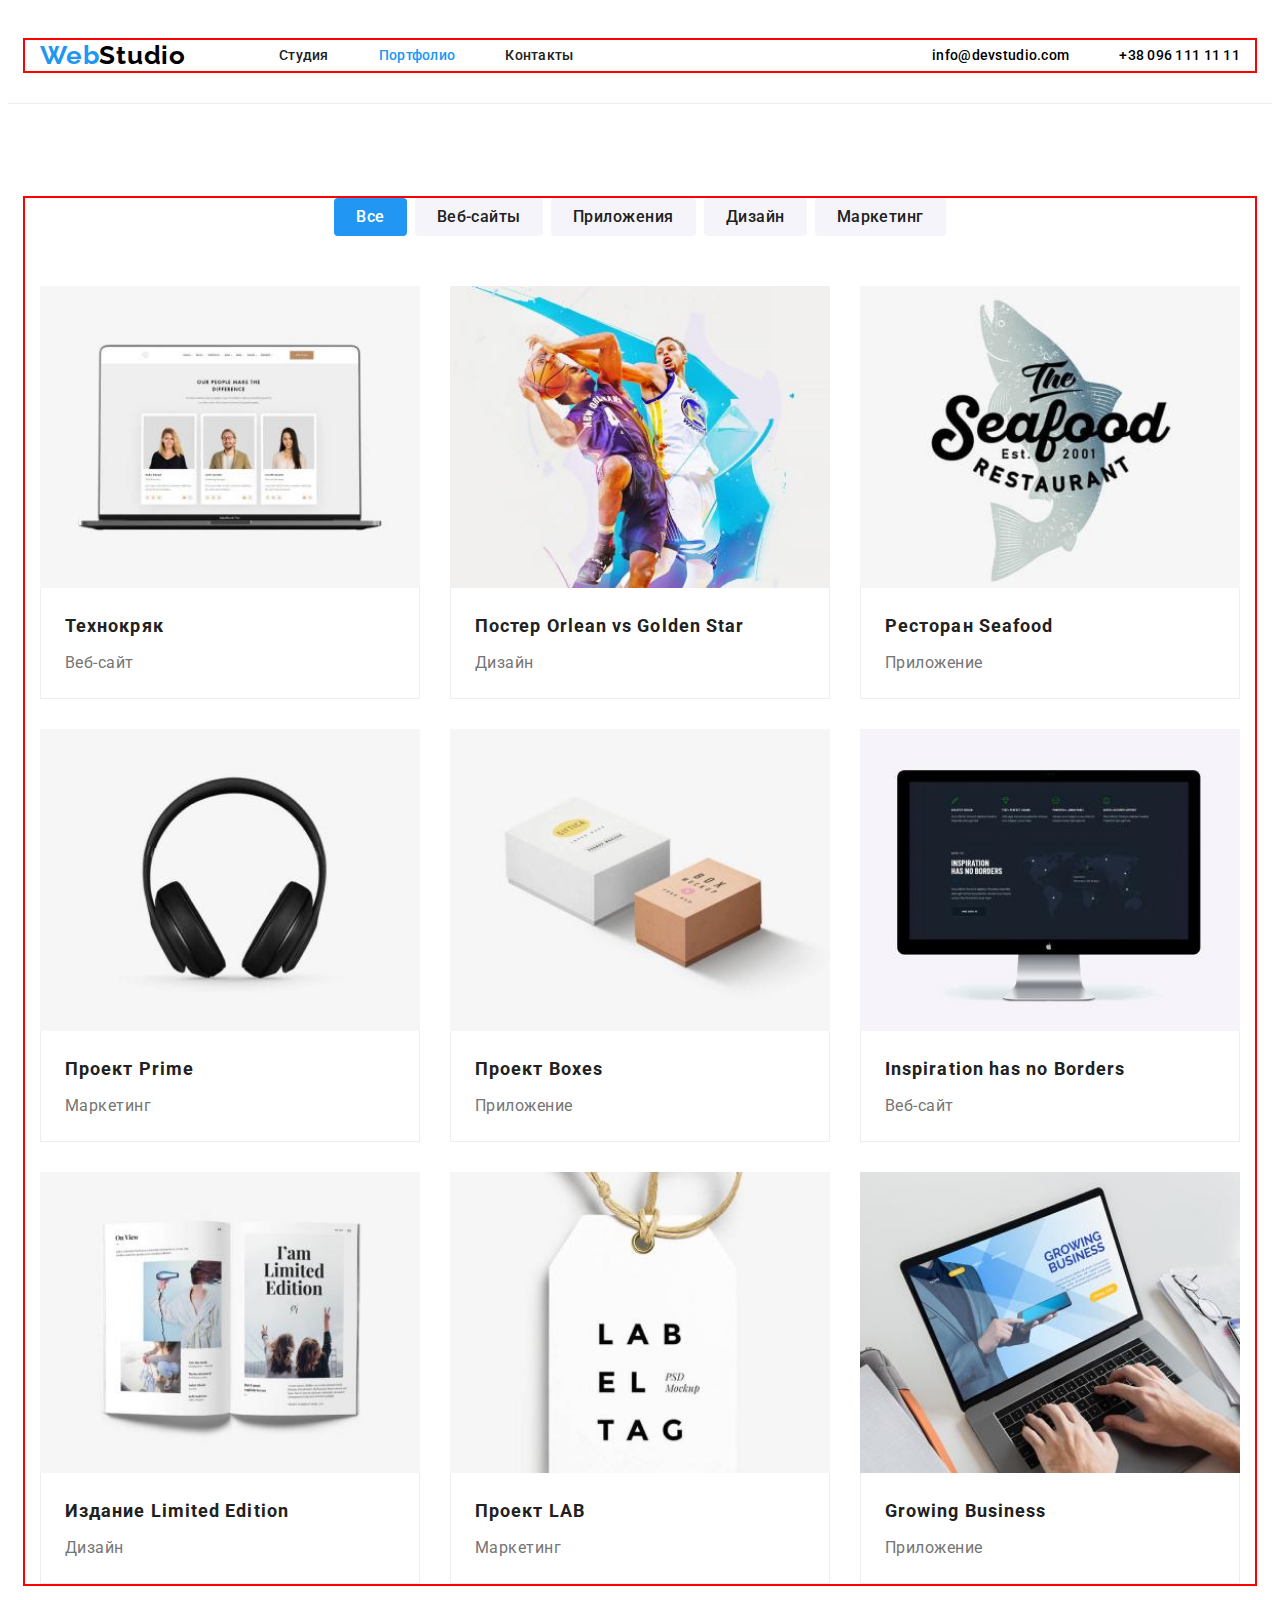
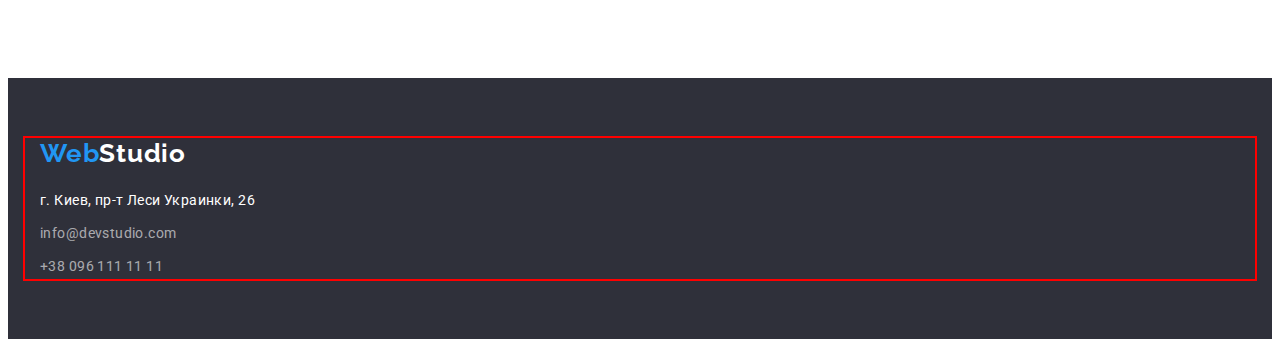
==== portfolio.html @ 7df23731 "start" ====
<!DOCTYPE html>
<html lang="ru">
  <head>
    <meta charset="UTF-8" />
    <meta http-equiv="X-UA-Compatible" content="IE=edge" />
    <meta name="viewport" content="width=device-width, initial-scale=1.0" />
    <link rel="preconnect" href="https://fonts.googleapis.com" />
    <link rel="preconnect" href="https://fonts.gstatic.com" crossorigin />
    <link href="https://fonts.googleapis.com/css2?family=Raleway:wght@700&family=Roboto:wght@400;500;700;900&display=swap" rel="stylesheet" />
    <title>WebStudio</title>
    <link rel="stylesheet" href="./css/styles.css" />
  </head>
  <body>
    <!--header-->
    <header class="header">
      <div class="container header-container">
        <nav class="header-nav">
          <a class="header-logo link" href=""><span class="header-logo-first-word">Web</span>Studio</a>
          <ul class="header-nav-list list">
            <li class="header-item"><a class="header-link link" href="./index.html">Студия</a></li>
            <li class="header-item"><a class="header-link link" href="./portfolio.html"><span class="activ-portfolio">Портфолио</span></a></li>
            <li class="header-item"><a class="header-link link" href="">Контакты</a></li>
          </ul>
          <div class="heder-connect">
          <ul class="header-contact-list list">
            <li class="header-contact-item"><a class="header-mail link" href="mailto:info@devstudio.com">info@devstudio.com</a></li>
            <li class="header-contact-item"><a class="header-tel link" href="tel:+380961111111">+38 096 111 11 11</a></li>
          </ul>
        </div>
        </nav>
      </div>
    </header>
    <!--main-->
    <main>
      <!--section 1-->
      <section class="services">
        <!--cкрытое заглавие-->
        <h1 class="visually-hidden">"Наши услуги"</h1>
        <!--cкрытое заглавие-->
        <div class="container">
        <ul class="services-list list">
          <li class="services-item">
            <button type="button" class="activ-btn">Все</button>
          </li>
          <li class="services-item">
            <button type="button" class="services-btn">Веб-сайты</button>
          </li>
          <li class="services-item">
            <button type="button" class="services-btn">Приложения</button>
          </li>
          <li class="services-item">
            <button type="button" class="services-btn">Дизайн</button>
          </li>
          <li class="services-item">
            <button type="button" class="services-btn">Маркетинг</button>
          </li>
        </ul>
        <!--============= example =========-->
        <ul class="example-list list">
          <li class="example-item">
            <img class="img img-example"
              src="./images/portfolio/portfolio1.jpg"
              alt="Технокряк"
              width="370"
              height="294"
            />
            <div class="example-text"> 
            <h3 class="example-title">Технокряк</h3>
            <p class="example-desc">Веб-сайт</p>
            </div>
          </li>
          <li class="example-item">
            <img class="img img-example"
              src="./images/portfolio/portfolio2.jpg"
              alt="Постер New Orlean vs Golden Star"
              width="370"
              height="294"
            />
            <div class="example-text">
            <h3 class="example-title">Постер <span lang="en">Orlean vs Golden Star</span></h3>
            <p class="example-desc">Дизайн</p>
          </div>
          </li>
          <li class="example-item">
            <img class="img img-example"
              src="./images/portfolio/portfolio3.jpg"
              alt="Ресторан Seafood"
              width="370"
              height="294"
            />
            <div class="example-text">
            <h3 class="example-title">Ресторан <span lang="en">Seafood</span></h3>
            <p class="example-desc">Приложение</p>
          </div>
          </li>
          <li class="example-item">
            <img class="img img-example"
              src="./images/portfolio/portfolio4.jpg"
              alt="Проект Prime"
              width="370"
              height="294"
            />
            <div class="example-text">
            <h3 class="example-title">Проект <span lang="en">Prime</span></h3>
            <p class="example-desc">Маркетинг</p>
          </div>
          </li>
          <li class="example-item">
            <img class="img img-example"
              src="./images/portfolio/portfolio5.jpg"
              alt="Проект Boxes"
              width="370"
              height="294"
            />
            <div class="example-text">
            <h3 class="example-title">Проект <span lang="en">Boxes</span></h3>
            <p class="example-desc">Приложение</p>
          </div>
          </li>
          <li class="example-item">
            <img class="img img-example"
              src="./images/portfolio/portfolio6.jpg"
              alt="Inspiration has no Borders"
              width="370"
              height="294"
            />
            <div class="example-text">
            <h3 class="example-title" lang="en">Inspiration has no Borders</h3>
            <p class="example-desc">Веб-сайт</p>
          </div>
          </li>
          <li class="example-item">
            <img class="img img-example"
              src="./images/portfolio/portfolio7.jpg"
              alt="Издание Limited Edition"
              width="370"
              height="294"
            />
            <div class="example-text">
            <h3 class="example-title">Издание <span lang="en">Limited Edition</span></h3>
            <p class="example-desc">Дизайн</p>
          </div>
          </li>
          <li class="example-item">
            <img class="img img-example"
              src="./images/portfolio/portfolio8.jpg"
              alt="Проект LAB"
              width="370"
              height="294"
            />
            <div class="example-text">
            <h3 class="example-title">Проект <span lang="en">LAB</span></h3>
            <p class="example-desc">Маркетинг</p>
          </div>
          </li>
          <li class="example-item">
            <img class="img img-example"
              src="./images/portfolio/portfolio9.jpg"
              alt="Growing Business"
              width="370"
              height="294"
            />
            <div class="example-text">
            <h3 class="example-title" lang="en">Growing Business</h3>
            <p class="example-desc">Приложение</p>
            </div>
          </li>
        </ul>
      </div>
      </section>
    </main>
    <!--footer-->
    <footer class="footer">
      <div class="container">
        <div class="footer-contact">
      <a class="footer-logo link" href=""><span class="footer-logo-first-word">Web</span>Studio</a>
      <address class="footer-address">
        <ul class="footer-address-list list">
          <li class="footer-address-item">
            <a class="footer-address-maps link" href="https://www.google.com/maps/place/%D0%B1%D1%83%D0%BB.+%D0%9B%D0%B5%D1%81%D0%B8+%D0%A3%D0%BA%D1%80%D0%B0%D0%B8%D0%BD%D0%BA%D0%B8,+26,+%D0%9A%D0%B8%D0%B5%D0%B2,+%D0%A3%D0%BA%D1%80%D0%B0%D0%B8%D0%BD%D0%B0,+02000/@50.4265807,30.5361971,17z/data=!3m1!4b1!4m5!3m4!1s0x40d4cf0e033ecbe9:0x57a4dffefec77da0!8m2!3d50.4265807!4d30.5383858" target="blank">г. Киев, пр-т Леси Украинки, 26</a>
          </li>
          <li class="footer-address-item"><a class="footer-address-mail link" href="mailto:info@devstudio.com">info@devstudio.com</a></li>
          <li class="footer-address-item"><a class="footer-address-tel link" href="tel:+380961111111">+38 096 111 11 11</a></li>
        </ul>
      </address>
    </div>
    </div>
    </footer>
  </body>
</html>
---- css/styles.css ----
:root {
--contact-text-color: #757575;
--header-hover-color: #2196F3;
--first-background-color: #2F303A;
--second-background-color: #F5F4FA;
--third-background-color: #ffffff;
--logo-text-color: #000000;
--hero-btn-hover-background-color: #188CE8;
--title-color:#212121;
--text-color: #757575;
--footer-address-color: rgba(255, 255, 255, 0.6);

}

body {
    font-family: "Roboto", sans-serif; 
    font-weight: 400;
    font-size: 14px;
    background-color: var(--third-background-color);
}

p,
h1,
h2,
h3,
h4,
h5,
h6 {
margin: 0;
}

ul,
ol {
margin: 0;
padding-left: 0;
}

img {
    display: block;
    max-width: 100%;
    min-width: 100%;
    height: auto;
}

.list {
    list-style: none;
}

.link {
    text-decoration: none;
}

.container {
    width: 1200px;
padding-left: 15px;
padding-right: 15px;
margin: 0 auto;
outline: 2px solid red;
}

section {
    padding: 94px 0;
}

/*-------------HEADER--------*/

.header {
    background-color: var(--third-background-color);
    border-bottom: 1px solid #ececec;
    padding-top: 32px;
    padding-bottom: 32px;
}

.header-logo {
text-decoration: none;
font-family: "Raleway", sans-serif;
font-style: normal;
font-weight: 700;
font-size: 26px;
line-height: 1.19;
letter-spacing: 0.03em;
color: var(--logo-text-color);
margin-right: 93px;
}

.header-logo-first-word {
    color: var(--header-hover-color);
}

.header-nav{
    display: flex;
    align-items: center;
}

.header-nav-list {
    display: flex;
    align-items: center;
}

.header-item:not(:last-child) {
    margin-right: 50px;
}

.header-contact-list {
    display: flex;
    align-items: center;
}

.heder-connect {
margin-left: auto;
}

.header-contact-item:not(:first-child) {
    margin-left: 50px;
}

.activ-studio,
.activ-portfolio {
    color: var(--header-hover-color);
}

.header-link {
font-weight: 500;
line-height: 1.14;
letter-spacing: 0.02em;
color: var(--title-color);
}

.header-link:hover,
.header-link:focus {
color: var(--header-hover-color);
}

.header-tel {
    font-weight: 500;
    line-height: 1.14;
    letter-spacing: 0.02em;
    color: var(--header-color-contact);
}

.header-mail {
    font-weight: 500;
    line-height: 1.14;
    letter-spacing: 0.02em;
    color: var(--header-color-contact);
}

.header-tel:hover,
.header-tel:focus,
.header-mail:hover,
.header-mail:focus {
    color: var(--header-hover-color);
}

/*-------------HERO--------*/

.hero {
    background-color: var(--first-background-color);
    padding: 0;
}

.hero .container {
    padding: 200px;   
}

.hero-title {
font-weight: 900;
font-size: 44px;
line-height: 1.36;
text-align: center;
letter-spacing: 0.06em;
text-transform: uppercase;
color: var(--third-background-color);
max-width: 696px;
margin: 0 auto;
margin-bottom: 30px;
}

.hero-btn {
    font-family: inherit;
font-weight: 700;
font-size: 16px;
line-height: 1.87;
display: flex;
align-items: center;
text-align: center;
letter-spacing: 0.06em;
background: var(--header-hover-color);
color: var(--third-background-color);
cursor: pointer;
margin: 0 auto;
height: 50px;
min-width: 200px;
}

.hero-btn-text {
    margin: auto;
}

.hero-btn:hover,
.hero-btn:focus {
    background-color: var(--hero-btn-hover-background-color);
    color: var(--third-background-color);
}

/*-------------quality--------*/

/* .quality .container {
    padding-top: 94px;
    padding-bottom: 94px;
} */

.visually-hidden {
    position: absolute;
    white-space: nowrap;
    width: 1px;
    height: 1px;
    overflow: hidden;
    border: 0;
    padding: 0;
    clip: rect(0 0 0 0);
    clip-path: inset(50%);
    margin: -1px;
}

.quality-list {
    display: flex;
    justify-content: space-between;
}

/*.quality-item:not(:last-child) {
    margin-left: 30px;
}*/

.quality-title {
font-weight: 700;
line-height: 1.14;
letter-spacing: 0.03em;
text-transform: uppercase;
color: var(--title-color);
margin-bottom: 10px;
max-width: 270px;
}

.quality-text {
line-height: 1.71;
letter-spacing: 0.03em;
color: var(--text-color);
max-width: 270px;
}

/*-------------about--------*/

.about-title {
font-weight: 700;
font-size: 36px;
line-height: 1.16;
text-align: center;
letter-spacing: 0.03em;
color: var(--title-color);
margin: 0 auto;
margin-bottom: 50px;
}

.about-list {
    display: flex;
    margin-left: -30px;
/*     padding-bottom: 94px; */
}

.about-item {
    flex-basis: calc(100% / 3 - 30px);
    margin-left: 30px;
}

/*-------------team--------*/

.team {
    background-color: var(--second-background-color);
}

.team-title {
    font-weight: 700;
font-size: 36px;
line-height: 1.16;
text-align: center;
letter-spacing: 0.03em;
color: var(--title-color);
margin: 0 auto;
margin-bottom: 50px;
}

/* .about-list {
    display: flex;
    margin-left: -30px;
}

.about-item {
    flex-basis: calc(100% / 3 - 30px);
    margin-left: 30px;
}

.about-img {
    margin-bottom: 94px;
} */

/* .our-team-list > li:not(:last-child){
  margin-right: 30px;
} */

.team-list {
    display: flex;
/*     padding-top: 94px;
    padding-bottom: 94px; */
}

.team-list > li:not(:last-child){
    margin-right: 30px;
} 

.img-item {
margin-bottom: 30px;
}

.team-subtitle{
    font-weight: 500;
font-size: 16px;
line-height: 1.18;
text-align: center;
letter-spacing: 0.03em;
color: var(--title-color);
margin-bottom: 10px;
}

.team-desc {
font-size: 16px;
line-height: 1.18;
text-align: center;
letter-spacing: 0.03em;
color: var(--text-color);
margin-bottom: 30px;
}

/*-------------footer--------*/

.footer {
    background-color: var(--first-background-color);
    padding-top: 60px;
    padding-bottom: 60px;
}

.footer .container {
    display: flex;
}

.footer-logo {
    text-decoration: none;
    font-family: "Raleway", sans-serif;
    font-style: normal;
    font-weight: 700;
    font-size: 26px;
    line-height: 1.19;
    letter-spacing: 0.03em;
    color: var(--third-background-color);
    }
    
.footer-logo-first-word {
    color: var(--header-hover-color);
}

.footer-address {
    margin-top: 20px;
}

.footer-address-list > li:not(:last-child) {
margin-bottom: 9px;
}

.footer-address-maps {
    font-style: normal; 
    line-height: 1.71;
    letter-spacing: 0.03em;
    color: var(--third-background-color);;
}

.footer-address-mail,
.footer-address-tel {
    font-style: normal;
    line-height: 1.71;
    letter-spacing: 0.03em;
    color: var(--footer-address-color);
}

.footer-address-maps:hover,
.footer-address-maps:focus,
.footer-address-tel:hover,
.footer-address-tel:focus,
.footer-address-mail:hover,
.footer-address-mail:focus {
    color: var(--header-hover-color);
}

/*-------------Portfolio--------*/
/*-------------Portfolio header--------*/

.services {
    background-color: var(--third-background-color);
}

.services-btn {
    font-family: inherit;
    font-weight: 500;
    font-size: 16px;
    line-height: 1.62;
    text-align: center;
    letter-spacing: 0.03em;
background: var(--second-background-color);
color: var(--title-color);
cursor: pointer;
border-radius: 4px;
border: none;
padding: 6px 22px;
}

.activ-btn {
    font-family: inherit;
    font-weight: 500;
    font-size: 16px;
    line-height: 1.62;
    text-align: center;
    letter-spacing: 0.03em;
background: var(--header-hover-color);
color: var(--third-background-color);
cursor: pointer;
border-radius: 4px;
border: none;
padding: 6px 22px;
}

.services-btn:hover,
.services-btn:focus {
    background-color:var(--header-hover-color);
    color: var(--third-background-color);
}

.services-list {
    display: flex;
    justify-content: center;
    margin-bottom: 50px;
}

.services-item:not(:last-child) {
    margin-right: 8px;
}

/* ============= example ========= */

/* .example-list {
    display: flex;
    flex-wrap: wrap;
    margin-right: -30px;
    margin-bottom: -30px;
}

.example-item {
    width: calc(100% / 3 - 30px);
    margin-right: 30px;
    margin-bottom: 30px;
}

.example-item:nth-child(3n){
    margin-right: 0;
}

.example-item:nth-child(-n + 3) {
    margin-bottom: 0;
} */

.example-list {
    display: grid;
    grid-template-columns: repeat(3, 1fr);
    gap: 30px;
    margin: 0 auto;
}

.example-text {
    padding: 20px 24px;
    border-right: 1px solid #eeeeee;
    border-bottom: 1px solid #eeeeee;
    border-left: 1px solid #eeeeee;
}

.example-title {
font-style: normal;
font-weight: 700;
font-size: 18px;
line-height: 2;
letter-spacing: 0.06em;
color: var(--title-color);
margin-bottom: 4px;
}

.example-desc {
font-size: 16px;
line-height: 1.87;
letter-spacing: 0.03em;
color: var(--text-color);
}
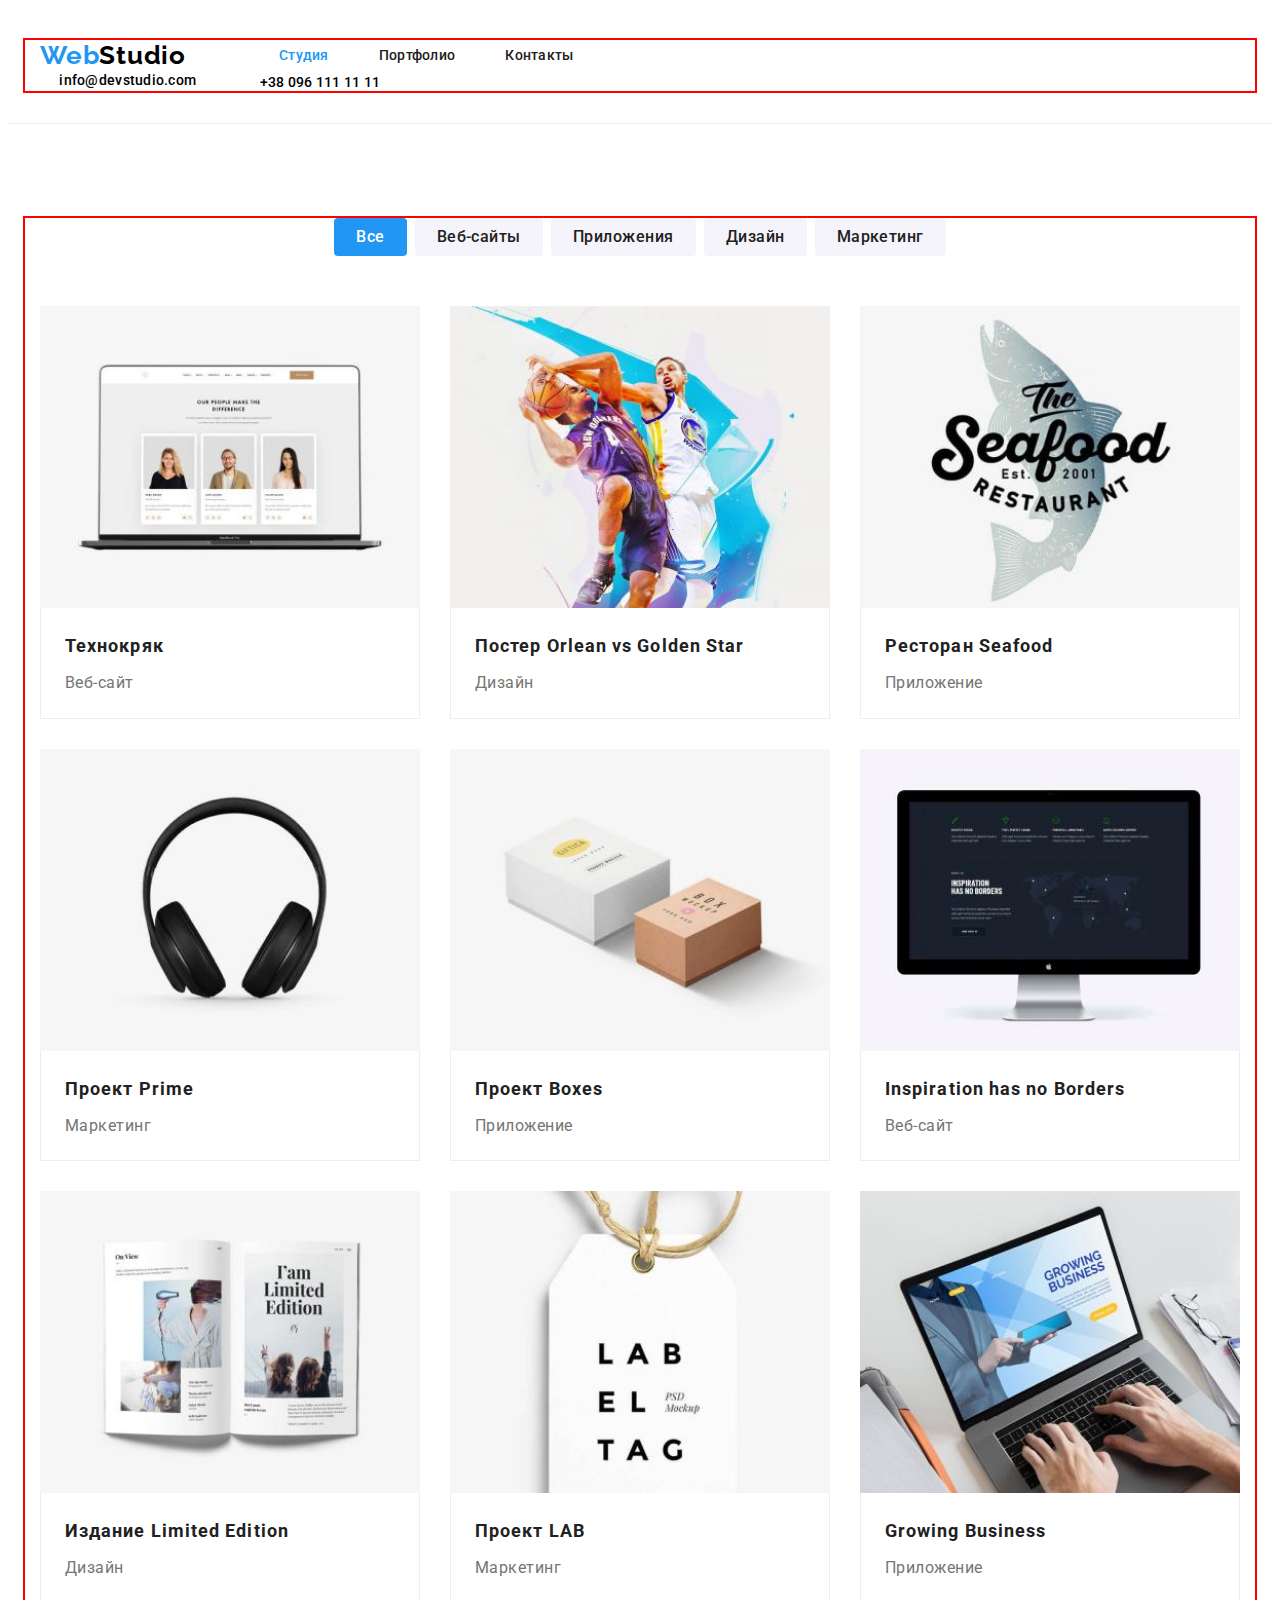
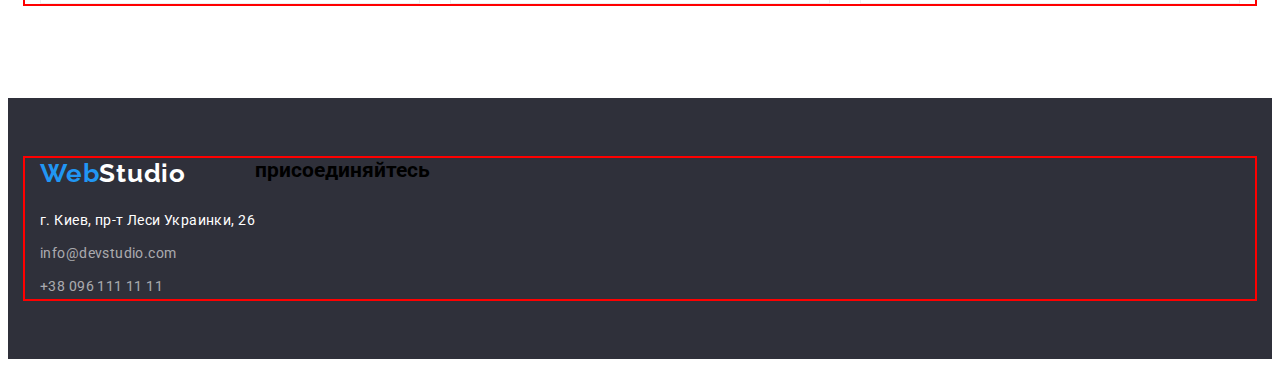
==== commit 1da1a21f: "finish commit" ====
--- a/portfolio.html
+++ b/portfolio.html
@@ -15,20 +15,28 @@
     <header class="header">
       <div class="container header-container">
         <nav class="header-nav">
-          <a class="header-logo link" href=""><span class="header-logo-first-word">Web</span>Studio</a>
+          <a class="header-logo link" href=""><span class="footer-logo-first-word">Web</span>Studio</a>
           <ul class="header-nav-list list">
-            <li class="header-item"><a class="header-link link" href="./index.html">Студия</a></li>
-            <li class="header-item"><a class="header-link link" href="./portfolio.html"><span class="activ-portfolio">Портфолио</span></a></li>
+            <li class="header-item"><a class="header-link link" href="./index.html"><span class="activ-studio">Студия</span></a></li>
+            <li class="header-item"><a class="header-link link" href="./portfolio.html">Портфолио</a></li>
             <li class="header-item"><a class="header-link link" href="">Контакты</a></li>
           </ul>
-          <div class="heder-connect">
+        </nav>
           <ul class="header-contact-list list">
-            <li class="header-contact-item"><a class="header-mail link" href="mailto:info@devstudio.com">info@devstudio.com</a></li>
-            <li class="header-contact-item"><a class="header-tel link" href="tel:+380961111111">+38 096 111 11 11</a></li>
+            <li class="header-contact-item">
+              <a class="header-mail link" href="mailto:info@devstudio.com">
+                <svg class="header-contact-icon" width="16" height="12">
+                <use href="./images/icons/symbol-defs.svg#icon-header-mail"></use>
+              </svg>
+              info@devstudio.com</a></li>
+            <li class="header-contact-item">
+              <a class="header-tel link" href="tel:+380961111111">
+                <svg class="header-contact-icon" width="10" height="16">
+                <use href="./images/icons/symbol-defs.svg#icon-header-tel"></use>
+              </svg>
+              +38 096 111 11 11</a></li>
           </ul>
         </div>
-        </nav>
-      </div>
     </header>
     <!--main-->
     <main>
@@ -55,9 +63,12 @@
             <button type="button" class="services-btn">Маркетинг</button>
           </li>
         </ul>
+
         <!--============= example =========-->
+
         <ul class="example-list list">
           <li class="example-item">
+            <a href="" class="example-link link">
             <img class="img img-example"
               src="./images/portfolio/portfolio1.jpg"
               alt="Технокряк"
@@ -68,8 +79,10 @@
             <h3 class="example-title">Технокряк</h3>
             <p class="example-desc">Веб-сайт</p>
             </div>
-          </li>
-          <li class="example-item">
+            </a>
+          </li>
+          <li class="example-item">
+            <a href="" class="example-link link">
             <img class="img img-example"
               src="./images/portfolio/portfolio2.jpg"
               alt="Постер New Orlean vs Golden Star"
@@ -80,8 +93,10 @@
             <h3 class="example-title">Постер <span lang="en">Orlean vs Golden Star</span></h3>
             <p class="example-desc">Дизайн</p>
           </div>
-          </li>
-          <li class="example-item">
+          </a>
+          </li>
+          <li class="example-item">
+            <a href="" class="example-link link">
             <img class="img img-example"
               src="./images/portfolio/portfolio3.jpg"
               alt="Ресторан Seafood"
@@ -92,8 +107,10 @@
             <h3 class="example-title">Ресторан <span lang="en">Seafood</span></h3>
             <p class="example-desc">Приложение</p>
           </div>
-          </li>
-          <li class="example-item">
+          </a>
+          </li>
+          <li class="example-item">
+            <a href="" class="example-link link">
             <img class="img img-example"
               src="./images/portfolio/portfolio4.jpg"
               alt="Проект Prime"
@@ -104,8 +121,10 @@
             <h3 class="example-title">Проект <span lang="en">Prime</span></h3>
             <p class="example-desc">Маркетинг</p>
           </div>
-          </li>
-          <li class="example-item">
+          </a>
+          </li>
+          <li class="example-item">
+            <a href="" class="example-link link">
             <img class="img img-example"
               src="./images/portfolio/portfolio5.jpg"
               alt="Проект Boxes"
@@ -116,8 +135,10 @@
             <h3 class="example-title">Проект <span lang="en">Boxes</span></h3>
             <p class="example-desc">Приложение</p>
           </div>
-          </li>
-          <li class="example-item">
+          </a>
+          </li>
+          <li class="example-item">
+            <a href="" class="example-link link">
             <img class="img img-example"
               src="./images/portfolio/portfolio6.jpg"
               alt="Inspiration has no Borders"
@@ -128,8 +149,10 @@
             <h3 class="example-title" lang="en">Inspiration has no Borders</h3>
             <p class="example-desc">Веб-сайт</p>
           </div>
-          </li>
-          <li class="example-item">
+          </a>
+          </li>
+          <li class="example-item">
+            <a href="" class="example-link link">
             <img class="img img-example"
               src="./images/portfolio/portfolio7.jpg"
               alt="Издание Limited Edition"
@@ -140,8 +163,10 @@
             <h3 class="example-title">Издание <span lang="en">Limited Edition</span></h3>
             <p class="example-desc">Дизайн</p>
           </div>
-          </li>
-          <li class="example-item">
+          </a>
+          </li>
+          <li class="example-item">
+            <a href="" class="example-link link">
             <img class="img img-example"
               src="./images/portfolio/portfolio8.jpg"
               alt="Проект LAB"
@@ -152,8 +177,10 @@
             <h3 class="example-title">Проект <span lang="en">LAB</span></h3>
             <p class="example-desc">Маркетинг</p>
           </div>
-          </li>
-          <li class="example-item">
+          </a>
+          </li>
+          <li class="example-item">
+            <a href="" class="example-link link">
             <img class="img img-example"
               src="./images/portfolio/portfolio9.jpg"
               alt="Growing Business"
@@ -164,12 +191,15 @@
             <h3 class="example-title" lang="en">Growing Business</h3>
             <p class="example-desc">Приложение</p>
             </div>
+            </a>
           </li>
         </ul>
       </div>
       </section>
     </main>
-    <!--footer-->
+    
+    <!----------------------footer------------------->
+
     <footer class="footer">
       <div class="container">
         <div class="footer-contact">
@@ -184,7 +214,43 @@
         </ul>
       </address>
     </div>
+    <div class="footer-links">
+      <h2 class="footer-links-title">присоединяйтесь</h2>
+                <ul class="footer-soc-list list">
+            <li class="footer-soc-item">
+              <a href="" class="footer-soc-link link">
+                <svg class="footer-soc-icon" width="20" height="20">
+                  <use href="./images/icons/symbol-defs.svg#footer-soc-icon-instagram">
+                  </use>
+                </svg>
+              </a>
+            </li>
+            <li class="footer-soc-item">
+              <a href="" class="footer-soc-link link">
+                <svg class="footer-soc-icon" width="20" height="20">
+                <use href="./images/icons/symbol-defs.svg#footer-soc-icon-twitter">
+                </use>
+              </svg>
+            </a>
+            </li>
+            <li class="footer-soc-item">
+              <a href="" class="footer-soc-link link">
+                <svg class="footer-soc-icon" width="20" height="20">
+                <use href="./images/icons/symbol-defs.svg#footer-soc-icon-facebook">
+                </use>
+              </svg></a>
+            </li>
+            <li class="footer-soc-item">
+              <a href="" class="footer-soc-link link">
+                <svg class="footer-soc-icon" width="20" height="20">
+                <use href="./images/icons/symbol-defs.svg#footer-soc-icon-linkedin">
+                </use>
+              </svg></a>
+            </li>
+          </ul>
+      </div>
     </div>
     </footer>
   </body>
 </html>
+
